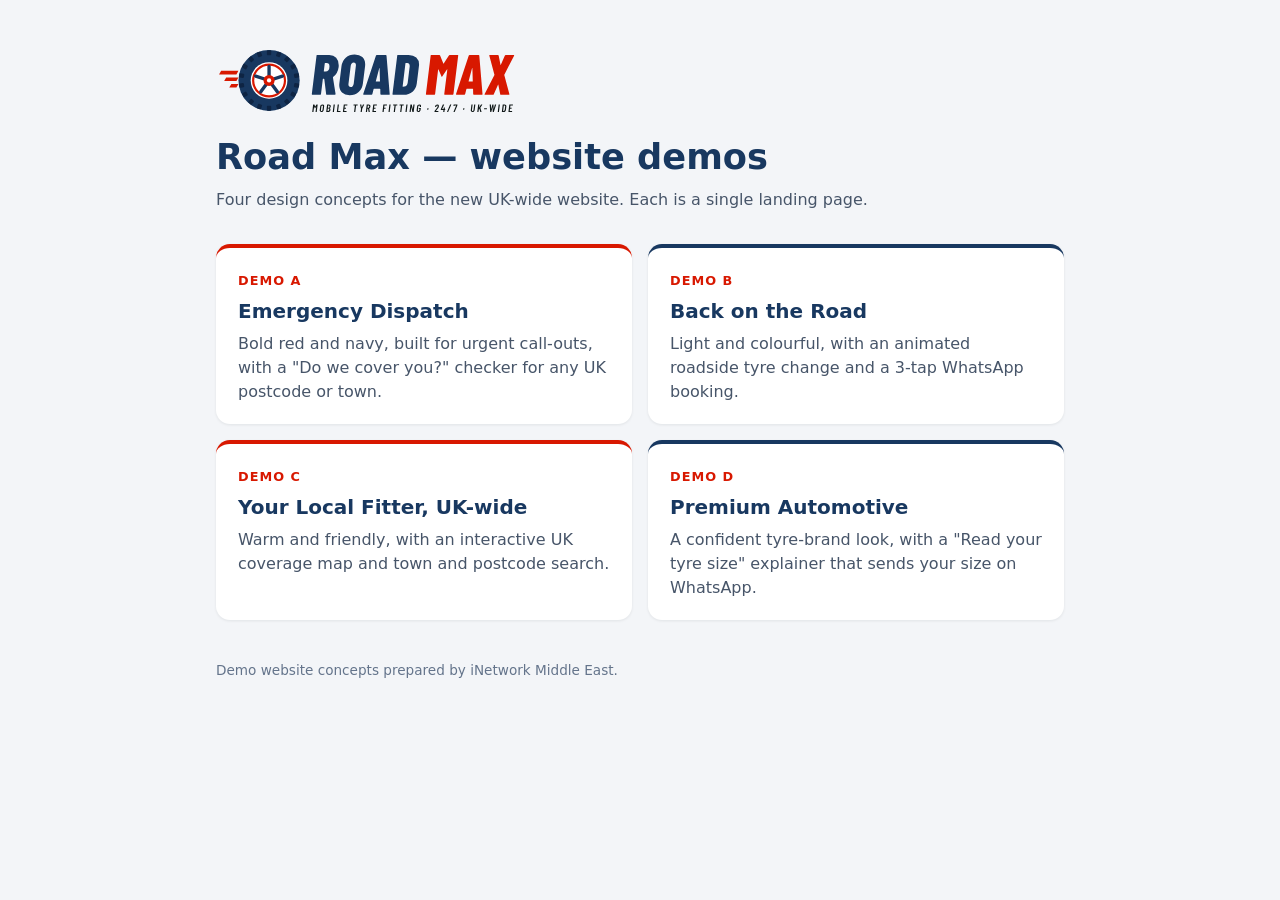
==== index.html @ 9cdc1d0f "Rebrand all demos to Road Max, UK-wide The client renamed the business Road Max and now covers the w" ====
<!doctype html>
<html lang="en-GB">
<head>
<meta charset="utf-8">
<meta name="viewport" content="width=device-width, initial-scale=1">
<title>Road Max — Website Demos</title>
<meta name="robots" content="noindex">
<link rel="icon" type="image/svg+xml" href="demo-a/assets/img/roadmax-favicon.svg">
<style>
  :root { --red:#D81800; --navy:#183860; --ink:#101818; --grey:#F3F5F8; }
  * { box-sizing:border-box; }
  body { margin:0; font:16px/1.5 system-ui, -apple-system, "Segoe UI", Roboto, sans-serif; color:var(--ink); background:var(--grey); }
  main { max-width:880px; margin:0 auto; padding:48px 16px; }
  header { margin-bottom:32px; }
  header img { display:block; width:min(100%,300px); height:auto; margin-bottom:16px; }
  h1 { margin:0; font-size:clamp(1.5rem,4vw,2.2rem); color:var(--navy); }
  p.lead { margin:4px 0 0; color:#475569; }
  ul { list-style:none; margin:0; padding:0; display:grid; gap:16px; grid-template-columns:repeat(auto-fit,minmax(min(100%,380px),1fr)); }
  a.card { display:block; height:100%; padding:20px 22px; background:#fff; border-radius:14px; border-top:4px solid var(--red); color:inherit; text-decoration:none; box-shadow:0 1px 3px rgba(16,24,24,.08); transition:transform .15s, box-shadow .15s; }
  li:nth-child(even) a.card { border-top-color:var(--navy); }
  a.card:hover, a.card:focus-visible { transform:translateY(-2px); box-shadow:0 8px 24px rgba(16,24,24,.12); outline:none; }
  a.card:focus-visible { outline:3px solid var(--navy); outline-offset:2px; }
  .tag { font-size:.8rem; font-weight:700; letter-spacing:.08em; text-transform:uppercase; color:var(--red); }
  h2 { margin:4px 0 6px; font-size:1.25rem; color:var(--navy); }
  .card p { margin:0; color:#475569; }
  footer { margin-top:40px; font-size:.85rem; color:#64748b; }
  @media (prefers-reduced-motion: reduce) { a.card { transition:none; } }
</style>
</head>
<body>
<main>
  <header>
    <img src="demo-a/assets/img/roadmax-logo.svg" alt="Road Max mobile tyre fitting" width="588" height="132">
    <h1>Road Max — website demos</h1>
    <p class="lead">Four design concepts for the new UK-wide website. Each is a single landing page.</p>
  </header>
  <ul>
    <li><a class="card" href="demo-a/"><span class="tag">Demo A</span><h2>Emergency Dispatch</h2><p>Bold red and navy, built for urgent call-outs, with a "Do we cover you?" checker for any UK postcode or town.</p></a></li>
    <li><a class="card" href="demo-b/"><span class="tag">Demo B</span><h2>Back on the Road</h2><p>Light and colourful, with an animated roadside tyre change and a 3-tap WhatsApp booking.</p></a></li>
    <li><a class="card" href="demo-c/"><span class="tag">Demo C</span><h2>Your Local Fitter, UK-wide</h2><p>Warm and friendly, with an interactive UK coverage map and town and postcode search.</p></a></li>
    <li><a class="card" href="demo-d/"><span class="tag">Demo D</span><h2>Premium Automotive</h2><p>A confident tyre-brand look, with a "Read your tyre size" explainer that sends your size on WhatsApp.</p></a></li>
  </ul>
  <footer>Demo website concepts prepared by iNetwork Middle East.</footer>
</main>
</body>
</html>
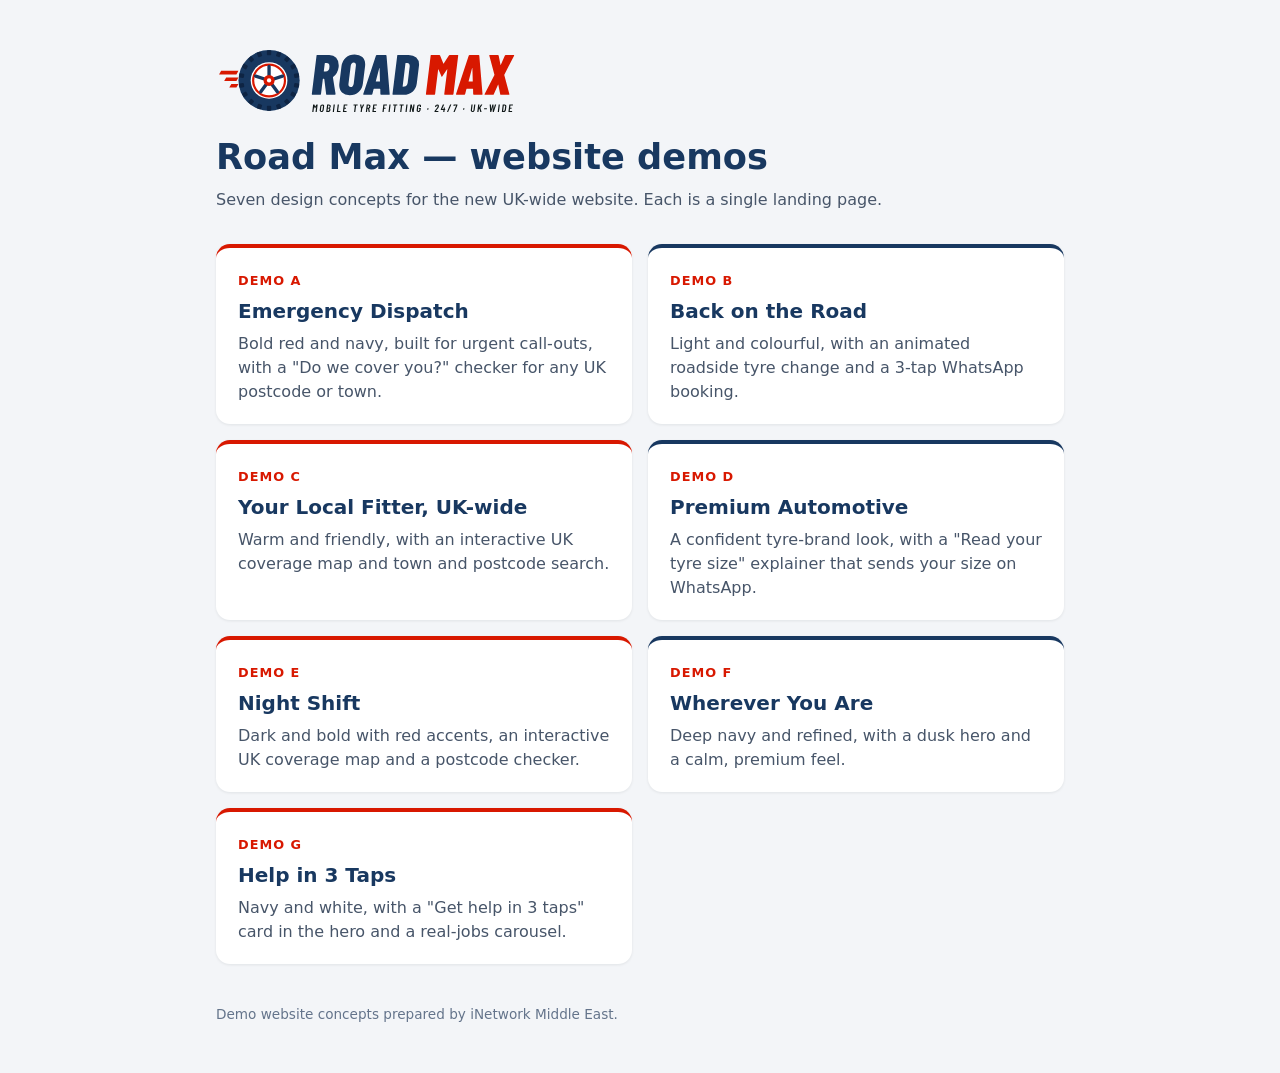
==== commit 25d319a5: "Add demos E, F, G (Night Shift, Wherever You Are, Help in 3 Taps) Three teammate concepts downloaded" ====
--- a/index.html
+++ b/index.html
@@ -32,13 +32,16 @@
   <header>
     <img src="demo-a/assets/img/roadmax-logo.svg" alt="Road Max mobile tyre fitting" width="588" height="132">
     <h1>Road Max — website demos</h1>
-    <p class="lead">Four design concepts for the new UK-wide website. Each is a single landing page.</p>
+    <p class="lead">Seven design concepts for the new UK-wide website. Each is a single landing page.</p>
   </header>
   <ul>
     <li><a class="card" href="demo-a/"><span class="tag">Demo A</span><h2>Emergency Dispatch</h2><p>Bold red and navy, built for urgent call-outs, with a "Do we cover you?" checker for any UK postcode or town.</p></a></li>
     <li><a class="card" href="demo-b/"><span class="tag">Demo B</span><h2>Back on the Road</h2><p>Light and colourful, with an animated roadside tyre change and a 3-tap WhatsApp booking.</p></a></li>
     <li><a class="card" href="demo-c/"><span class="tag">Demo C</span><h2>Your Local Fitter, UK-wide</h2><p>Warm and friendly, with an interactive UK coverage map and town and postcode search.</p></a></li>
     <li><a class="card" href="demo-d/"><span class="tag">Demo D</span><h2>Premium Automotive</h2><p>A confident tyre-brand look, with a "Read your tyre size" explainer that sends your size on WhatsApp.</p></a></li>
+    <li><a class="card" href="demo-e/"><span class="tag">Demo E</span><h2>Night Shift</h2><p>Dark and bold with red accents, an interactive UK coverage map and a postcode checker.</p></a></li>
+    <li><a class="card" href="demo-f/"><span class="tag">Demo F</span><h2>Wherever You Are</h2><p>Deep navy and refined, with a dusk hero and a calm, premium feel.</p></a></li>
+    <li><a class="card" href="demo-g/"><span class="tag">Demo G</span><h2>Help in 3 Taps</h2><p>Navy and white, with a "Get help in 3 taps" card in the hero and a real-jobs carousel.</p></a></li>
   </ul>
   <footer>Demo website concepts prepared by iNetwork Middle East.</footer>
 </main>
